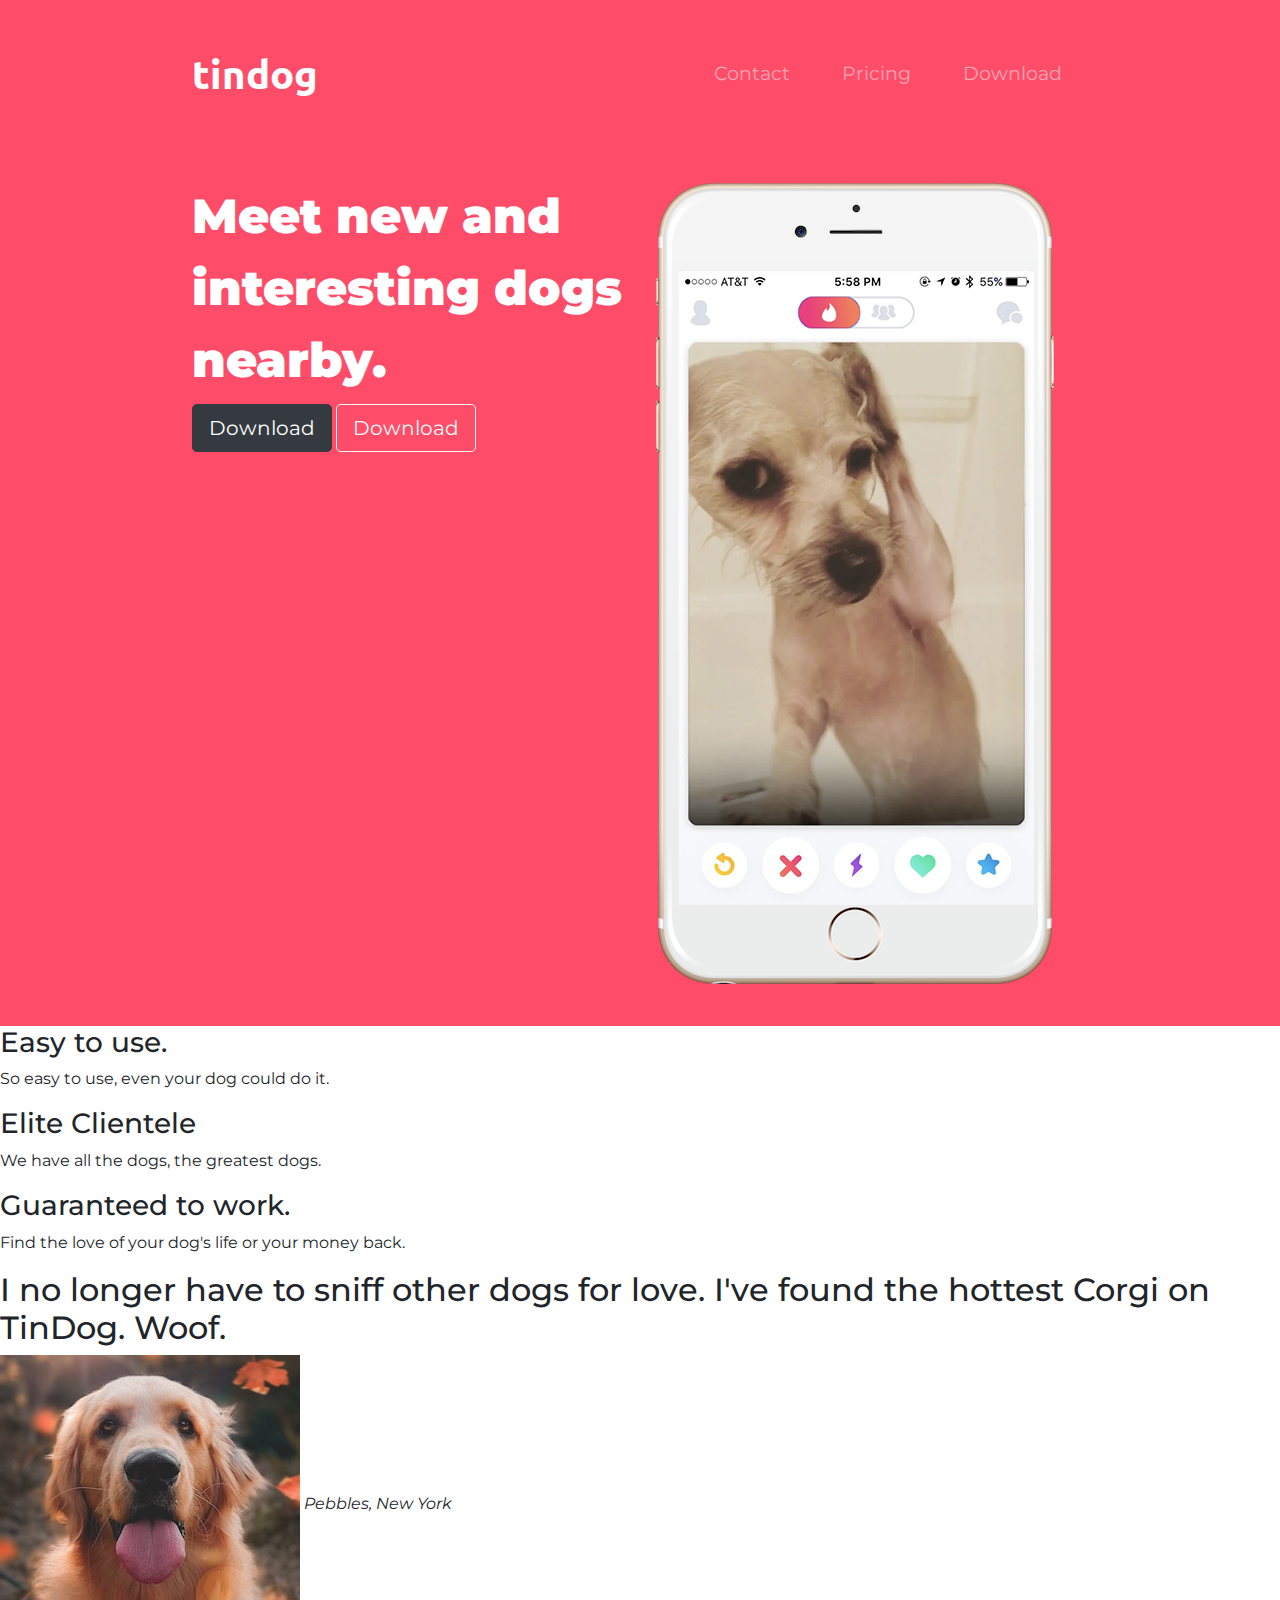
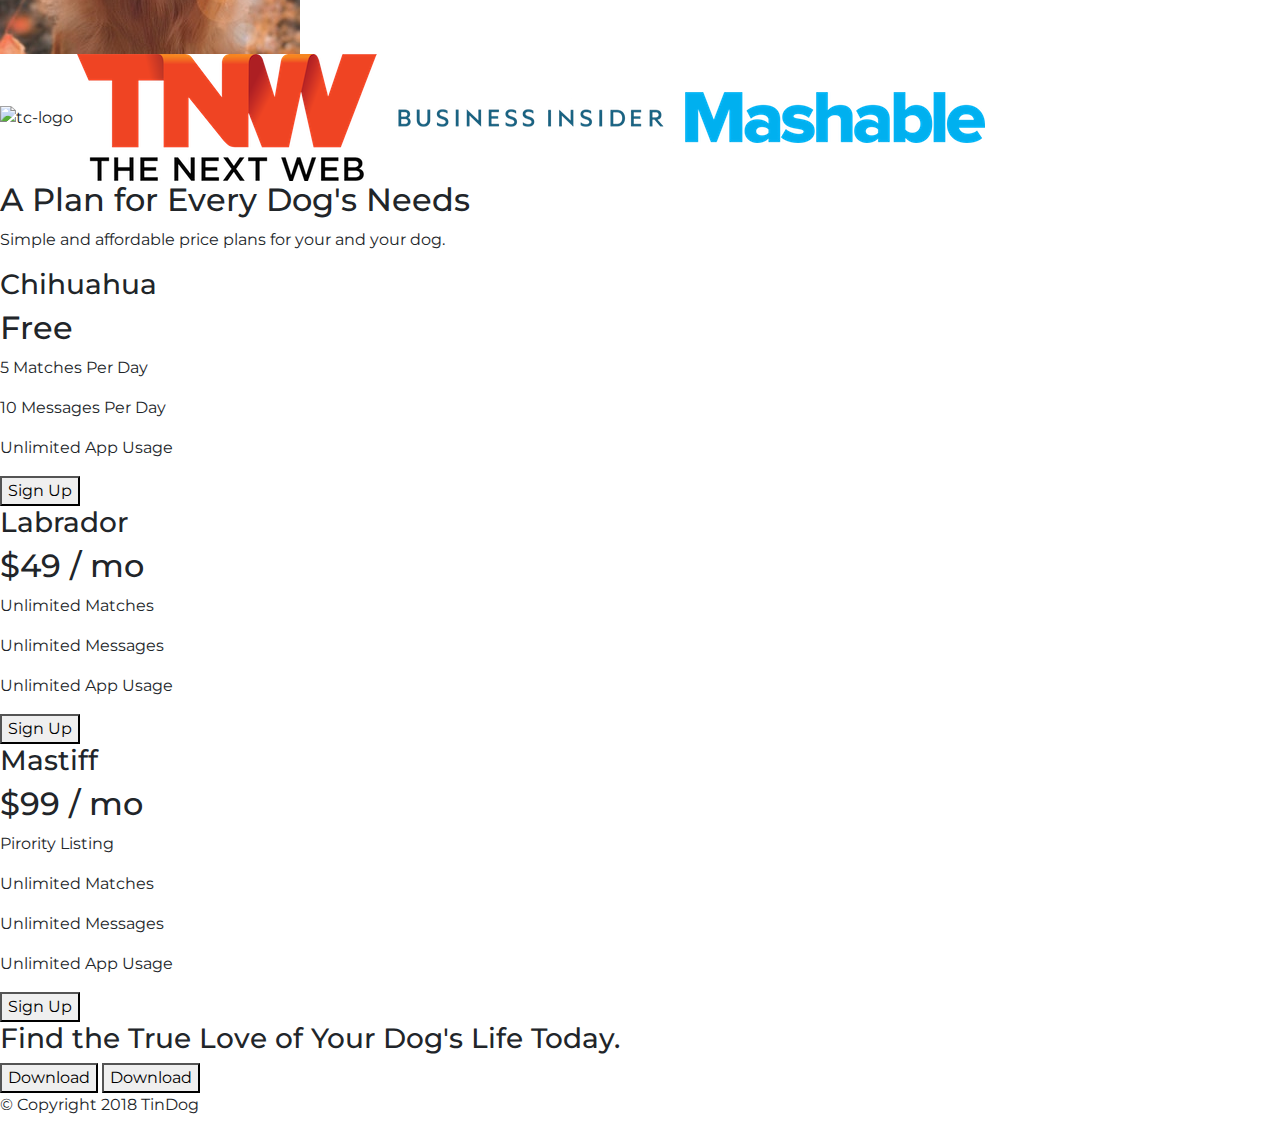
==== index.html @ 6d4fc4ce "adding files to github" ====
<!DOCTYPE html>
<html>

<head>
  <meta charset="utf-8">
  <title>TinDog</title>

  <!-- Google fonts -->
  <link href="https://fonts.googleapis.com/css?family=Montserrat:100,400,900|Ubuntu" rel="stylesheet">

  <!-- CSS stylesheets -->
  <link rel="stylesheet" href="https://stackpath.bootstrapcdn.com/bootstrap/4.3.1/css/bootstrap.min.css" integrity="sha384-ggOyR0iXCbMQv3Xipma34MD+dH/1fQ784/j6cY/iJTQUOhcWr7x9JvoRxT2MZw1T" crossorigin="anonymous">
  <link rel="stylesheet" href="css/styles.css">

  <!-- Font awesome -->
  <link rel="stylesheet" href="https://use.fontawesome.com/releases/v5.8.1/css/all.css" integrity="sha384-50oBUHEmvpQ+1lW4y57PTFmhCaXp0ML5d60M1M7uH2+nqUivzIebhndOJK28anvf" crossorigin="anonymous">
</head>

<body>

  <section id="title">

    <div class="container-fluid">

    <!-- Nav Bar -->
    <nav class="navbar navbar-expand-lg navbar-dark">
      <a class="navbar-brand" href="#">tindog</a>
      <button class="navbar-toggler" type="button" data-toggle="collapse" data-target="#navbarNav" aria-controls="navbarNav" aria-expanded="false" aria-label="Toggle navigation">
        <span class="navbar-toggler-icon"></span>
      </button>
          <div class="collapse navbar-collapse justify-content-end" id="navbarNav">
        <ul class="navbar-nav">
          <li class="nav-item">
            <a class="nav-link" href="#">Contact</a>
          </li>
          <li class="nav-item">
            <a class="nav-link" href="#">Pricing</a>
          </li>
          <li class="nav-item">
            <a class="nav-link" href="#">Download</a>
          </li>

        </ul>
      </div>


    </nav>



    <!-- Title -->



    <div class="row">
      <div class="col-lg-6">
        <h1>Meet new and interesting dogs nearby.</h1>
        <button type="button" class="btn btn-dark btn-lg"><i class="fab fa-apple"></i> Download</button>
        <button type="button" class="btn btn-outline-light btn-lg"><i class="fab fa-google-play"></i> Download</button>
      </div>
      <div class="col-lg-6">
        <img src="images/iphone6.png" alt="iphone-mockup">
      </div>
    </div>


  </div>

  </section>


  <!-- Features -->

  <section id="features">

    <h3>Easy to use.</h3>
    <p>So easy to use, even your dog could do it.</p>

    <h3>Elite Clientele</h3>
    <p>We have all the dogs, the greatest dogs.</p>

    <h3>Guaranteed to work.</h3>
    <p>Find the love of your dog's life or your money back.</p>

  </section>


  <!-- Testimonials -->

  <section id="testimonials">

    <h2>I no longer have to sniff other dogs for love. I've found the hottest Corgi on TinDog. Woof.</h2>
    <img src="images/dog-img.jpg" alt="dog-profile">
    <em>Pebbles, New York</em>

    <!-- <h2 class="testimonial-text">My dog used to be so lonely, but with TinDog's help, they've found the love of their life. I think.</h2>
    <img class="testimonial-image" src="images/lady-img.jpg" alt="lady-profile">
    <em>Beverly, Illinois</em> -->

  </section>


  <!-- Press -->

  <section id="press">
    <img src="images/techcrunch.png" alt="tc-logo">
    <img src="images/tnw.png" alt="tnw-logo">
    <img src="images/bizinsider.png" alt="biz-insider-logo">
    <img src="images/mashable.png" alt="mashable-logo">

  </section>


  <!-- Pricing -->

  <section id="pricing">

    <h2>A Plan for Every Dog's Needs</h2>
    <p>Simple and affordable price plans for your and your dog.</p>


    <h3>Chihuahua</h3>
    <h2>Free</h2>
    <p>5 Matches Per Day</p>
    <p>10 Messages Per Day</p>
    <p>Unlimited App Usage</p>
    <button type="button">Sign Up</button>


    <h3>Labrador</h3>
    <h2>$49 / mo</h2>
    <p>Unlimited Matches</p>
    <p>Unlimited Messages</p>
    <p>Unlimited App Usage</p>
    <button type="button">Sign Up</button>


    <h3>Mastiff</h3>
    <h2>$99 / mo</h2>
    <p>Pirority Listing</p>
    <p>Unlimited Matches</p>
    <p>Unlimited Messages</p>
    <p>Unlimited App Usage</p>
    <button type="button">Sign Up</button>

  </section>


  <!-- Call to Action -->

  <section id="cta">

    <h3>Find the True Love of Your Dog's Life Today.</h3>
    <button type="button">Download</button>
    <button type="button">Download</button>

  </section>


  <!-- Footer -->

  <footer id="footer">

    <p>© Copyright 2018 TinDog</p>

  </footer>


  <!-- Bootstrap scripts -->
  <script src="https://code.jquery.com/jquery-3.3.1.slim.min.js" integrity="sha384-q8i/X+965DzO0rT7abK41JStQIAqVgRVzpbzo5smXKp4YfRvH+8abtTE1Pi6jizo" crossorigin="anonymous"></script>
  <script src="https://cdnjs.cloudflare.com/ajax/libs/popper.js/1.14.7/umd/popper.min.js" integrity="sha384-UO2eT0CpHqdSJQ6hJty5KVphtPhzWj9WO1clHTMGa3JDZwrnQq4sF86dIHNDz0W1" crossorigin="anonymous"></script>
  <script src="https://stackpath.bootstrapcdn.com/bootstrap/4.3.1/js/bootstrap.min.js" integrity="sha384-JjSmVgyd0p3pXB1rRibZUAYoIIy6OrQ6VrjIEaFf/nJGzIxFDsf4x0xIM+B07jRM" crossorigin="anonymous"></script>
</body>

</html>
---- css/styles.css ----
body {
    font-family: "Montserrat";
}

#title {
  background-color: #ff4c68;
  color: #fff;
}

.container-fluid {
  padding: 3% 15%;
}

h1 {
  font-family: "Montserrat";
  font-weight: 900;
  font-size: 3rem;
  line-height: 1.5;
}

/* Navigation bar */

.navbar {
  padding: 0 0 4.5rem;
}

.navbar-brand {
  font-family: "Ubuntu";
  font-size: 2.5rem;
  font-weight: bold;
}

.nav-item {
  padding: 0 18px;
}

.nav-link {
  font-size: 1.2rem;
  font-family: "Montserrat";
}
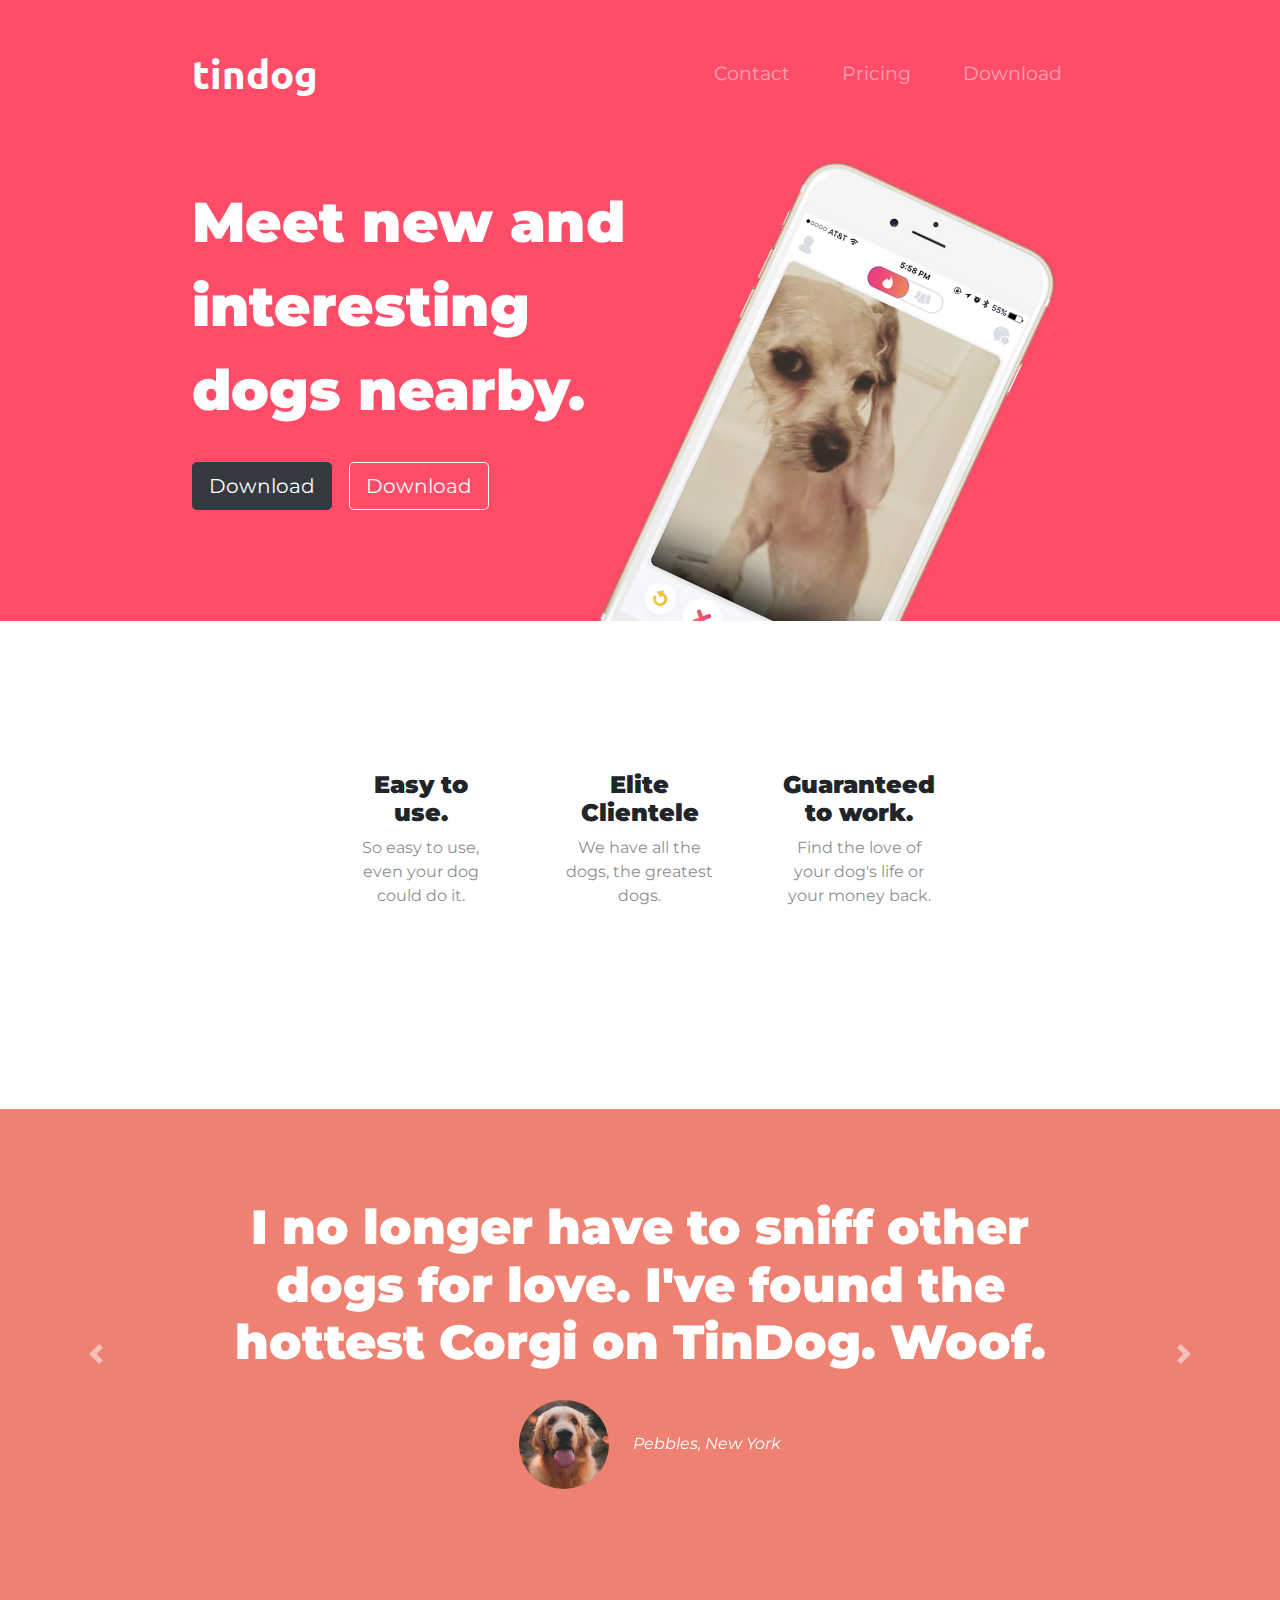
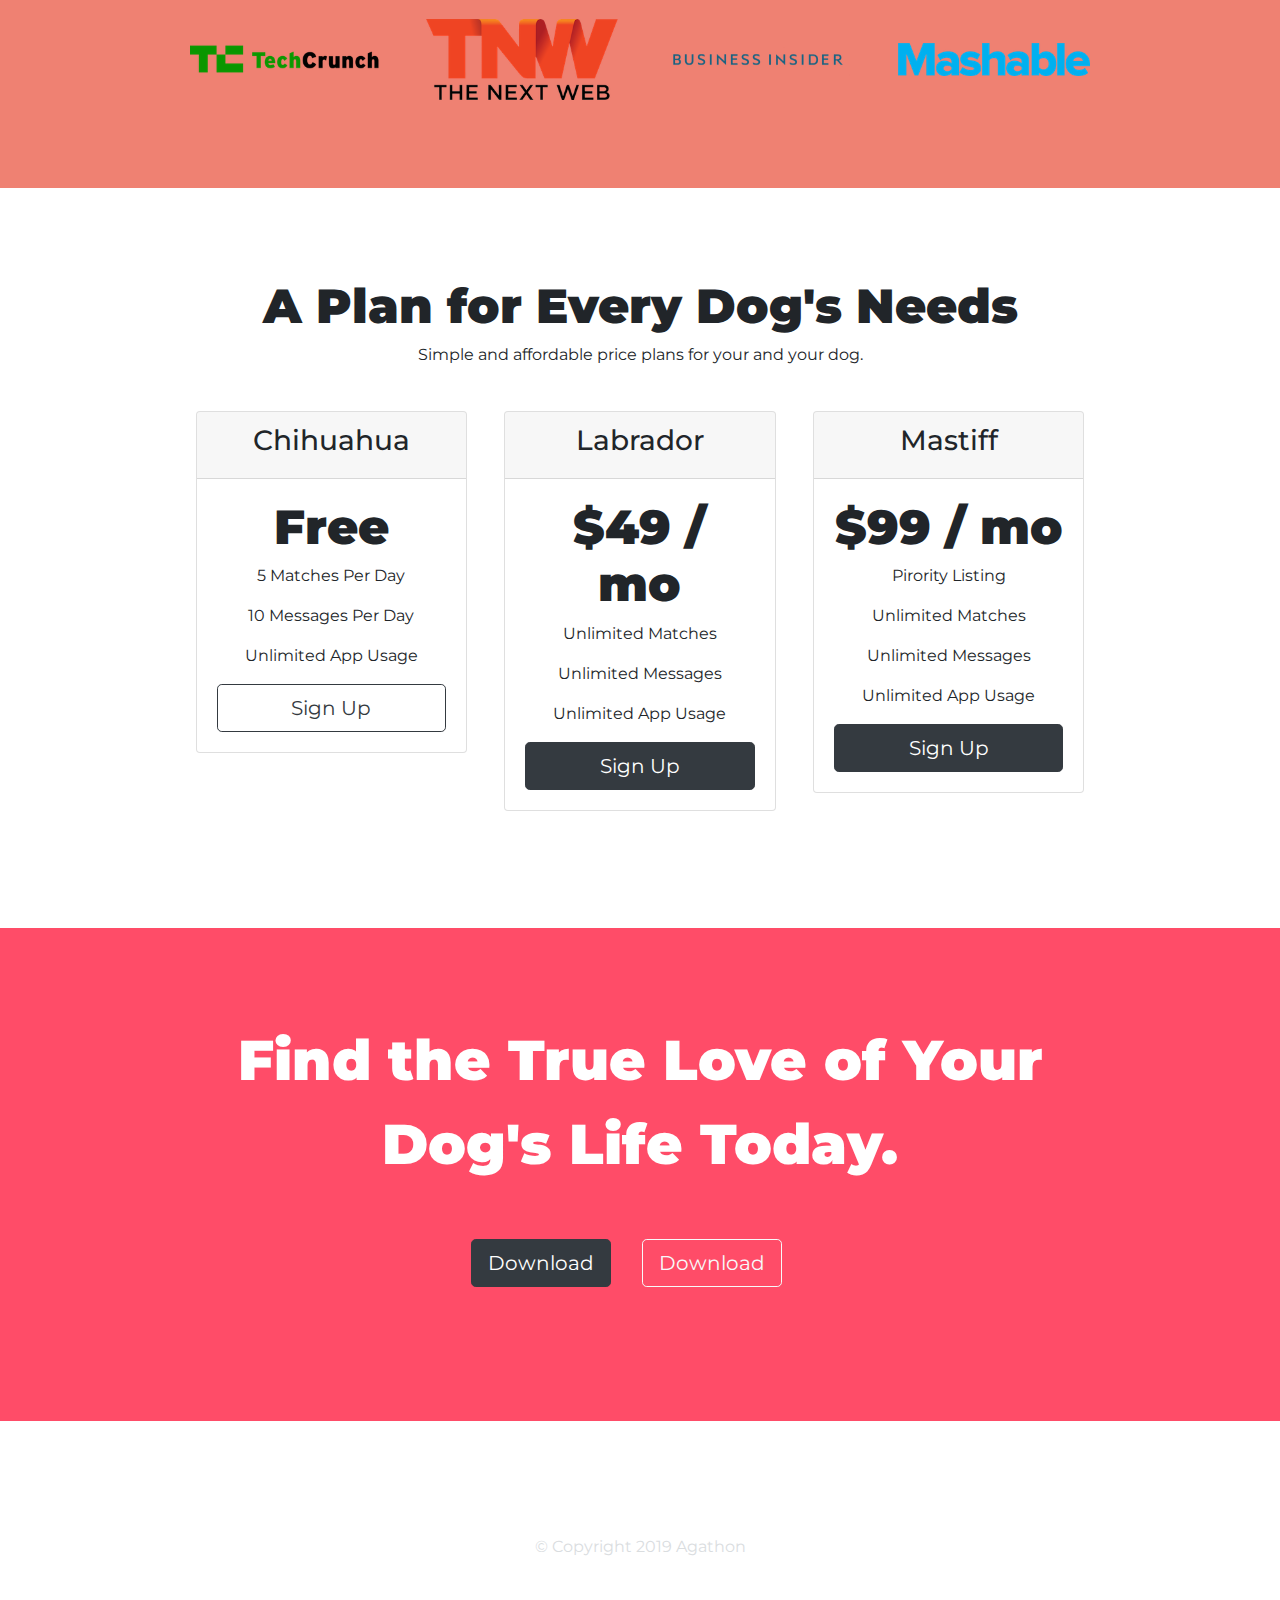
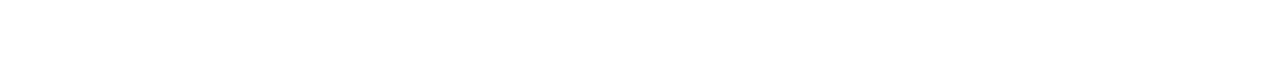
==== commit 33386fec: "completing page" ====
--- a/index.html
+++ b/index.html
@@ -22,49 +22,49 @@
 
     <div class="container-fluid">
 
-    <!-- Nav Bar -->
-    <nav class="navbar navbar-expand-lg navbar-dark">
-      <a class="navbar-brand" href="#">tindog</a>
-      <button class="navbar-toggler" type="button" data-toggle="collapse" data-target="#navbarNav" aria-controls="navbarNav" aria-expanded="false" aria-label="Toggle navigation">
-        <span class="navbar-toggler-icon"></span>
-      </button>
-          <div class="collapse navbar-collapse justify-content-end" id="navbarNav">
-        <ul class="navbar-nav">
-          <li class="nav-item">
-            <a class="nav-link" href="#">Contact</a>
-          </li>
-          <li class="nav-item">
-            <a class="nav-link" href="#">Pricing</a>
-          </li>
-          <li class="nav-item">
-            <a class="nav-link" href="#">Download</a>
-          </li>
-
-        </ul>
-      </div>
-
-
-    </nav>
-
-
-
-    <!-- Title -->
-
-
-
-    <div class="row">
-      <div class="col-lg-6">
-        <h1>Meet new and interesting dogs nearby.</h1>
-        <button type="button" class="btn btn-dark btn-lg"><i class="fab fa-apple"></i> Download</button>
-        <button type="button" class="btn btn-outline-light btn-lg"><i class="fab fa-google-play"></i> Download</button>
-      </div>
-      <div class="col-lg-6">
-        <img src="images/iphone6.png" alt="iphone-mockup">
-      </div>
-    </div>
-
-
-  </div>
+      <!-- Nav Bar -->
+      <nav class="navbar navbar-expand-lg navbar-dark">
+        <a class="navbar-brand" href="#">tindog</a>
+        <button class="navbar-toggler" type="button" data-toggle="collapse" data-target="#navbarNav" aria-controls="navbarNav" aria-expanded="false" aria-label="Toggle navigation">
+          <span class="navbar-toggler-icon"></span>
+        </button>
+        <div class="collapse navbar-collapse justify-content-end" id="navbarNav">
+          <ul class="navbar-nav">
+            <li class="nav-item">
+              <a class="nav-link" href="#footer">Contact</a>
+            </li>
+            <li class="nav-item">
+              <a class="nav-link" href="#pricing">Pricing</a>
+            </li>
+            <li class="nav-item">
+              <a class="nav-link" href="#cta">Download</a>
+            </li>
+
+          </ul>
+        </div>
+
+
+      </nav>
+
+
+
+      <!-- Title -->
+
+
+
+      <div class="row">
+        <div class="col-lg-6">
+          <h1>Meet new and interesting dogs nearby.</h1>
+          <button type="button" class="btn btn-dark btn-lg download-button"><i class="fab fa-apple"></i> Download</button>
+          <button type="button" class="btn btn-outline-light btn-lg download-button"><i class="fab fa-google-play"></i> Download</button>
+        </div>
+        <div class="col-lg-6">
+          <img class="title-image" src="images/iphone6.png" alt="iphone-mockup">
+        </div>
+      </div>
+
+
+    </div>
 
   </section>
 
@@ -73,14 +73,31 @@
 
   <section id="features">
 
-    <h3>Easy to use.</h3>
-    <p>So easy to use, even your dog could do it.</p>
-
-    <h3>Elite Clientele</h3>
-    <p>We have all the dogs, the greatest dogs.</p>
-
-    <h3>Guaranteed to work.</h3>
-    <p>Find the love of your dog's life or your money back.</p>
+
+    <div class="container-fluid">
+
+
+
+      <div class="row">
+        <div class="feature-box col-lg-4">
+          <i class="fas fa-check-circle feature-icon fa-4x"></i>
+          <h3 class="feature-h3">Easy to use.</h3>
+          <p class="feature-p">So easy to use, even your dog could do it.</p>
+        </div>
+        <div class="feature-box  col-lg-4">
+          <i class="fas fa-bullseye feature-icon fa-4x"></i>
+          <h3 class="feature-h3">Elite Clientele</h3>
+          <p class="feature-p">We have all the dogs, the greatest dogs.</p>
+        </div>
+        <div class="feature-box  col-lg-4">
+          <i class="fas fa-heart feature-icon fa-4x"></i>
+          <h3 class="feature-h3">Guaranteed to work.</h3>
+          <p class="feature-p">Find the love of your dog's life or your money back.</p>
+        </div>
+
+      </div>
+
+    </div>
 
   </section>
 
@@ -89,13 +106,34 @@
 
   <section id="testimonials">
 
-    <h2>I no longer have to sniff other dogs for love. I've found the hottest Corgi on TinDog. Woof.</h2>
-    <img src="images/dog-img.jpg" alt="dog-profile">
-    <em>Pebbles, New York</em>
-
-    <!-- <h2 class="testimonial-text">My dog used to be so lonely, but with TinDog's help, they've found the love of their life. I think.</h2>
-    <img class="testimonial-image" src="images/lady-img.jpg" alt="lady-profile">
-    <em>Beverly, Illinois</em> -->
+    <div id="carouselExampleControls" class="carousel slide" data-ride="false">
+      <div class="carousel-inner">
+        <div class="carousel-item active">
+          <h2>I no longer have to sniff other dogs for love. I've found the hottest Corgi on TinDog. Woof.</h2>
+          <img class="testimonials-image" src="images/dog-img.jpg" alt="dog-profile">
+          <em>Pebbles, New York</em>
+        </div>
+        <div class="carousel-item">
+          <h2 class="testimonial-text">My dog used to be so lonely, but with TinDog's help, they've found the love of their life. I think.</h2>
+          <img class="testimonials-image" src="images/tras.png" alt="lady-profile">
+          <em>Tras, Cattown</em>
+        </div>
+      </div>
+      <a class="carousel-control-prev" href="#carouselExampleControls" role="button" data-slide="prev">
+        <span class="carousel-control-prev-icon" aria-hidden="true"></span>
+        <span class="sr-only">Previous</span>
+      </a>
+      <a class="carousel-control-next" href="#carouselExampleControls" role="button" data-slide="next">
+        <span class="carousel-control-next-icon" aria-hidden="true"></span>
+        <span class="sr-only">Next</span>
+      </a>
+    </div>
+
+
+
+
+
+
 
   </section>
 
@@ -103,10 +141,10 @@
   <!-- Press -->
 
   <section id="press">
-    <img src="images/techcrunch.png" alt="tc-logo">
-    <img src="images/tnw.png" alt="tnw-logo">
-    <img src="images/bizinsider.png" alt="biz-insider-logo">
-    <img src="images/mashable.png" alt="mashable-logo">
+    <img class="press-image" src="images/TechCrunch.png" alt="tc-logo">
+    <img class="press-image" src="images/tnw.png" alt="tnw-logo">
+    <img class="press-image" src="images/bizinsider.png" alt="biz-insider-logo">
+    <img class="press-image" src="images/mashable.png" alt="mashable-logo">
 
   </section>
 
@@ -119,30 +157,55 @@
     <p>Simple and affordable price plans for your and your dog.</p>
 
 
-    <h3>Chihuahua</h3>
-    <h2>Free</h2>
-    <p>5 Matches Per Day</p>
-    <p>10 Messages Per Day</p>
-    <p>Unlimited App Usage</p>
-    <button type="button">Sign Up</button>
-
-
-    <h3>Labrador</h3>
-    <h2>$49 / mo</h2>
-    <p>Unlimited Matches</p>
-    <p>Unlimited Messages</p>
-    <p>Unlimited App Usage</p>
-    <button type="button">Sign Up</button>
-
-
-    <h3>Mastiff</h3>
-    <h2>$99 / mo</h2>
-    <p>Pirority Listing</p>
-    <p>Unlimited Matches</p>
-    <p>Unlimited Messages</p>
-    <p>Unlimited App Usage</p>
-    <button type="button">Sign Up</button>
-
+    <div class="row">
+      <div class="pricing-column col-lg-4 col-md-6">
+
+        <div class="card">
+          <div class="card-header">
+            <h3>Chihuahua</h3>
+          </div>
+          <div class="card-body">
+            <h2>Free</h2>
+            <p>5 Matches Per Day</p>
+            <p>10 Messages Per Day</p>
+            <p>Unlimited App Usage</p>
+            <button class="btn btn-lg btn-block btn-outline-dark" type="button">Sign Up</button>
+          </div>
+        </div>
+      </div>
+
+      <div class="pricing-column col-lg-4 col-md-6">
+        <div class="card">
+          <div class="card-header">
+            <h3>Labrador</h3>
+          </div>
+          <div class="card-body">
+            <h2>$49 / mo</h2>
+            <p>Unlimited Matches</p>
+            <p>Unlimited Messages</p>
+            <p>Unlimited App Usage</p>
+            <button class="btn btn-lg btn-block btn-dark" type="button">Sign Up</button>
+          </div>
+        </div>
+      </div>
+
+      <div class="pricing-column col-lg-4">
+        <div class="card">
+          <div class="card-header">
+            <h3>Mastiff</h3>
+          </div>
+          <div class="card-body">
+
+            <h2>$99 / mo</h2>
+            <p>Pirority Listing</p>
+            <p>Unlimited Matches</p>
+            <p>Unlimited Messages</p>
+            <p>Unlimited App Usage</p>
+            <button class="btn btn-lg btn-block btn-dark" type="button">Sign Up</button>
+          </div>
+        </div>
+      </div>
+    </div>
   </section>
 
 
@@ -150,9 +213,9 @@
 
   <section id="cta">
 
-    <h3>Find the True Love of Your Dog's Life Today.</h3>
-    <button type="button">Download</button>
-    <button type="button">Download</button>
+    <h3 class="h3-cta">Find the True Love of Your Dog's Life Today.</h3>
+    <button type="button" class="btn btn-dark btn-lg download-button"><i class="fab fa-apple"></i> Download</button>
+    <button type="button" class="btn btn-outline-light btn-lg download-button"><i class="fab fa-google-play"></i> Download</button>
 
   </section>
 
@@ -161,7 +224,13 @@
 
   <footer id="footer">
 
-    <p>© Copyright 2018 TinDog</p>
+    <i class="fab-icons fab fa-twitter"></i>
+    <i class="fab-icons fab fa-facebook-f"></i>
+    <i class="fab-icons fab fa-instagram"></i>
+    <i class="fab-icons fas fa-envelope"></i>
+
+    <p class="p-paragraph">© Copyright 2019 Agathon</p>
+
 
   </footer>
 
--- a/css/styles.css
+++ b/css/styles.css
@@ -5,18 +5,26 @@
 #title {
   background-color: #ff4c68;
   color: #fff;
+
 }
 
 .container-fluid {
-  padding: 3% 15%;
+  padding: 3% 15% 7%;
 }
 
 h1 {
   font-family: "Montserrat";
   font-weight: 900;
-  font-size: 3rem;
+  font-size: 3.5rem;
   line-height: 1.5;
 }
+
+h2 {
+  font-family: "Montserrat";
+  font-weight: 900;
+  font-size: 3rem;
+}
+
 
 /* Navigation bar */
 
@@ -38,3 +46,134 @@
   font-size: 1.2rem;
   font-family: "Montserrat";
 }
+
+/* Download buttons */
+.download-button {
+  margin: 5% 3% 5% 0;
+}
+
+/* TItle image */
+.title-image {
+  width: 60%;
+  transform: rotate(25deg);
+    position: absolute;
+    right: 30%;
+}
+
+/* Features */
+#features {
+  padding: 7% 15%;
+  background-color: #fff;
+  position: relative;
+  z-index: 1;
+}
+
+.feature-box {
+  text-align: center;
+  padding: 5%;
+}
+
+.feature-h3 {
+  font-family: "Montserrat";
+  font-weight: 900;
+  font-size: 1.5rem;
+}
+
+.feature-icon {
+  color: #ef8172;
+  margin-bottom: 1rem;
+
+
+}
+
+.feature-icon:hover {
+  color: #ff4c68;
+}
+
+.feature-p {
+  color: #8f8f8f;
+}
+
+/* Testimonials section */
+
+#testimonials {
+
+  text-align: center;
+  background-color: #ef8172;
+  color: #fff;
+}
+
+.carousel-item {
+padding: 7% 15%;
+}
+
+.testimonials-image {
+  width: 10%;
+  border-radius: 100%;
+  margin: 20px;
+}
+
+#press {
+  background-color: #ef8172;
+  text-align: center;
+  padding-bottom: 3%;
+}
+
+.press-image {
+  width: 15%;
+  margin: 20px 20px 50px;
+}
+
+/* pricing selection */
+
+#pricing {
+    padding: 7% 15%;
+    text-align: center;
+}
+
+.pricing-column {
+  padding: 3% 2%;
+}
+
+/* CTA section */
+#cta {
+  padding: 7% 15%;
+  background-color: #ff4c68;
+  color: #fff;
+  text-align: center;
+}
+
+/* Footer */
+#footer {
+  background-color: #fff;
+  text-align: center;
+  padding: 7% 15%;
+}
+
+.fab-icons {
+  margin-left: 2%;
+  margin-bottom: 1%;
+}
+
+.h3-cta {
+  font-family: "Montserrat";
+  font-weight: 900;
+  font-size: 3.5rem;
+  line-height: 1.5;
+}
+
+.p-paragraph {
+  color: #DADDDF;
+}
+
+/* Media queries */
+@media (max-width: 1028px) {
+  #title {
+    text-align: center;
+  }
+  .title-image {
+    position: static;
+    transform: rotate(0);
+  }
+
+}
